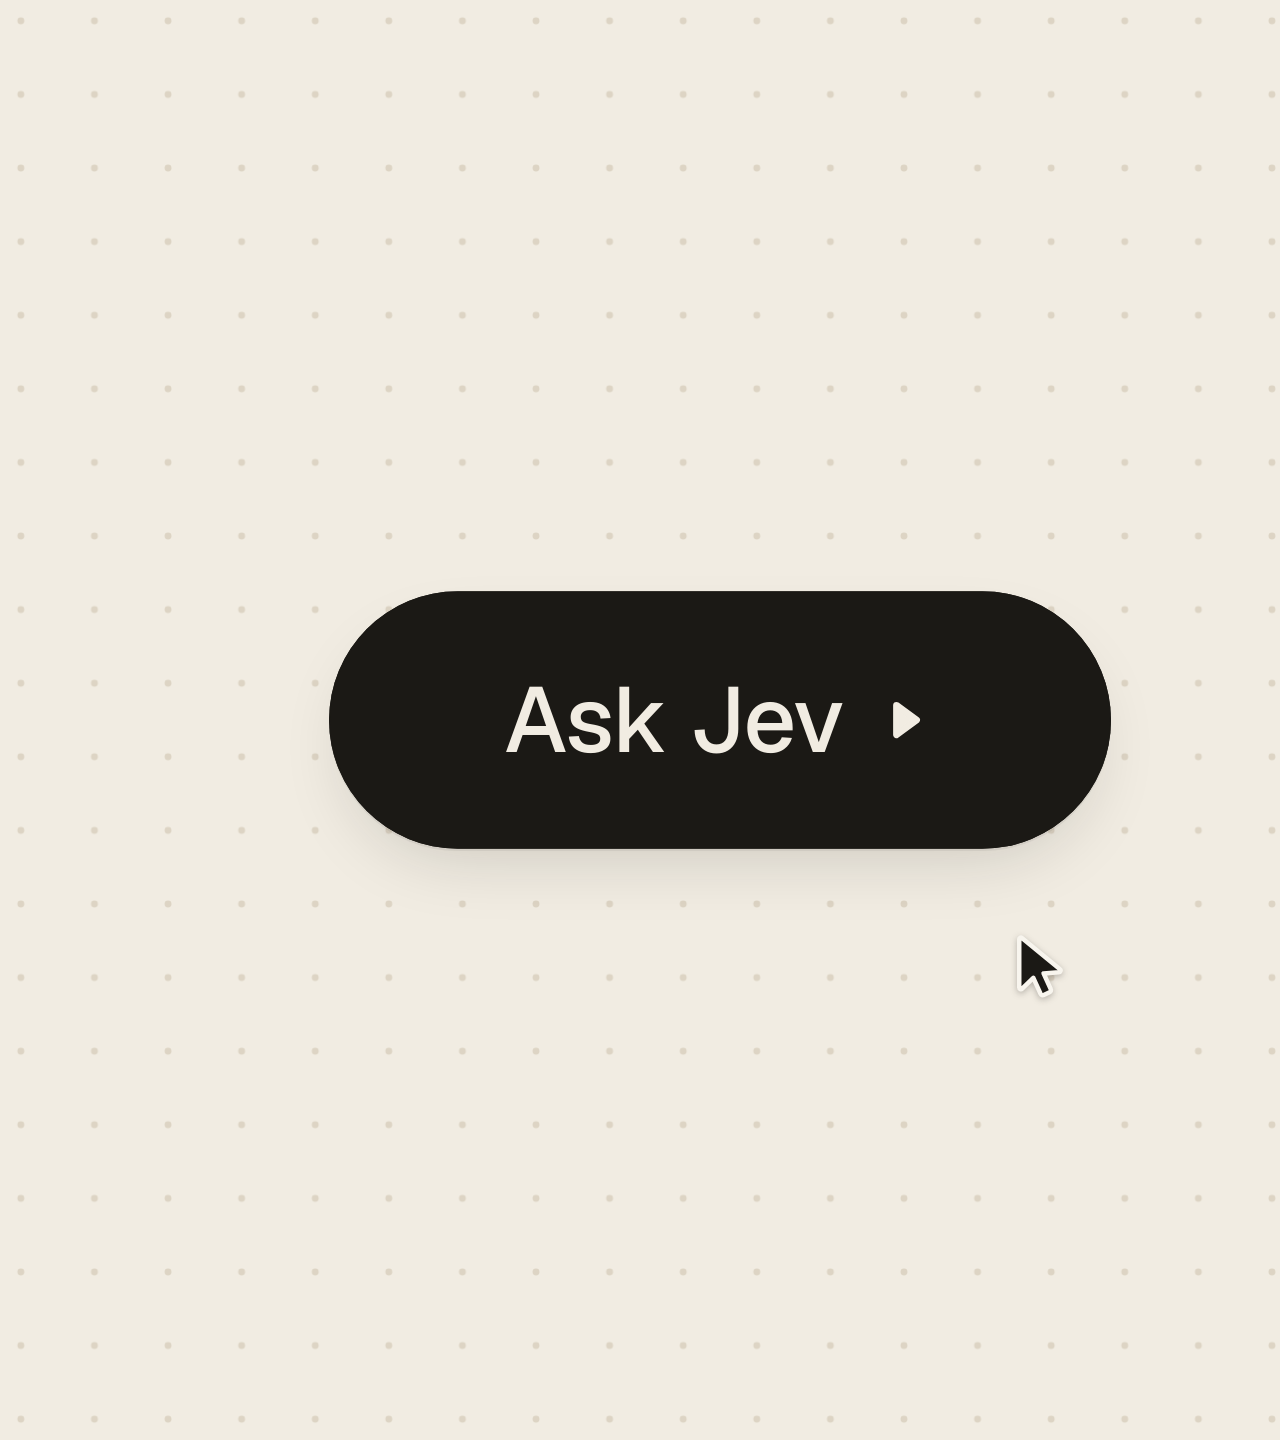
==== brag-output/variant-b-morph/index.html @ 8657a762 "WIP: Jev launch video variants A (brag) and B (morph) in progress Co-Authored-By: Claude Opus 5.5 <n" ====
<!doctype html>
<html lang="en">
<head>
<meta charset="utf-8">
<title>Jev morph</title>
<link rel="stylesheet" href="fonts/fonts.css">
<style>
:root{--ink:#1B1915;--ink2:#5B554A;--ink3:#948B7C;--parch:#F1ECE2;--paper:#F8F5EE;--sunk:#E7E0D2;--rule:#D6CCBA}
*{box-sizing:border-box;margin:0;padding:0}
html,body{width:1440px;height:1440px;overflow:hidden;background:var(--parch)}
body{-webkit-font-smoothing:antialiased;text-rendering:geometricPrecision}
#stage{position:absolute;left:0;top:0;width:1440px;height:1440px;overflow:hidden;background:var(--parch)}
#cam{position:absolute;left:0;top:0;width:0;height:0;transform-origin:0 0}
#grid{position:absolute;left:-1200px;top:-1200px}
#shape{position:absolute;left:0;top:0;overflow:hidden;transform-origin:50% 50%}
.a{position:absolute;left:0;top:0;white-space:nowrap;display:none}
.mono{font-family:"Space Mono",monospace}
.ui{font-family:"Geist",sans-serif}
.ic{fill:none;stroke:currentColor;stroke-width:2.5;stroke-linecap:round;stroke-linejoin:round;display:block}
.chip{font:700 20px/1 "Space Mono",monospace;padding:6px 10px 5px;border-radius:6px;background:var(--ink);color:var(--paper)}
.key{font:400 18px/1 "Space Mono",monospace;color:var(--ink2);background:var(--sunk);box-shadow:inset 0 0 0 1px var(--rule),0 2px 0 var(--rule);border-radius:7px;height:32px;min-width:32px;display:inline-flex;align-items:center;justify-content:center;padding:0 7px}
.key .ic{width:18px;height:18px}
.hint{font:500 20px/1 "Geist",sans-serif;color:var(--ink3)}
.row{font:400 28px/1 "Space Mono",monospace;color:var(--ink)}
.row.q{color:var(--ink2)}
.row b{font-weight:700;color:var(--hc,#1B1915)}
.rule{height:1px;background:var(--rule)}

#btn{display:flex;align-items:center;gap:12px;color:var(--parch);font:500 40px/1 "Geist",sans-serif;letter-spacing:-0.01em}
#btn .ic{width:28px;height:28px}
#load{width:64px;height:64px}
#isl{display:flex;align-items:center;gap:16px;color:var(--parch);font:400 30px/1 "Space Mono",monospace}
#dot{display:block;width:12px;height:12px;border-radius:6px;background:var(--parch)}
#isl2{color:var(--parch);font:700 30px/1 "Space Mono",monospace}
#isl2 span{font-weight:400;opacity:.6}
#pS{color:var(--ink2)} #pS .ic{width:30px;height:30px}
#ph{font:400 30px/1 "Geist",sans-serif;color:var(--ink3)}
#typed{font:400 30px/1 "Space Mono",monospace;color:var(--ink)}
#caret{width:3px;height:36px;background:var(--ink);border-radius:2px}
#pK{gap:2px}
#pK .ic{width:16px;height:16px}
#pfoot{display:flex;align-items:center;gap:8px}
#pfoot .hint{margin:0 18px 0 6px}
#pfootR{font:400 18px/1 "Space Mono",monospace;color:var(--ink3)}
#hl{border-radius:14px;width:728px;height:64px}
#uLabel{}
#tVal{font:700 60px/1 "Space Mono",monospace;letter-spacing:-0.02em}
#tP{font:500 22px/1 "Geist",sans-serif;color:var(--ink3)}
#tTrack{width:140px;height:76px;border-radius:38px}
#knob{border-radius:30px}
.tab{font:700 26px/1 "Space Mono",monospace;color:var(--ink2)}
#tabsO{position:absolute;left:0;top:0;display:none}
#tabsO .tab{color:var(--paper)}
#sHead,#cHead{display:flex;align-items:center;gap:14px;font:700 30px/1 "Space Mono",monospace;color:var(--ink)}
#sVal{font:700 44px/1 "Space Mono",monospace;color:var(--ink);letter-spacing:-0.02em}
#sVal span{font-weight:400;font-size:24px;color:var(--ink3);letter-spacing:0;margin-left:8px}
#sTrack{height:12px;border-radius:6px;background:var(--sunk)}
#sFill{height:12px;border-radius:6px;background:var(--ink)}
.tick{width:2.5px;height:10px;border-radius:2px;background:var(--ink3)}
.slab{font:400 22px/1 "Space Mono",monospace;color:var(--ink2)}
.slab b{color:var(--ink);font-weight:700;margin-right:8px}
#sKnob{width:44px;height:44px;border-radius:22px;background:var(--ink);box-shadow:0 1px 0 rgba(27,25,21,.1),0 6px 14px -6px rgba(27,25,21,.45)}
#sKnob i{position:absolute;left:16px;top:16px;width:12px;height:12px;border-radius:6px;background:var(--paper)}
.blab{font:400 24px/1 "Space Mono",monospace;color:var(--ink2)}
.btrk{width:230px;height:14px;border-radius:7px;background:var(--sunk)}
.bfil{height:14px;border-radius:7px;background:var(--ink3)}
.bnum{font:400 24px/1 "Space Mono",monospace;color:var(--ink2)}
.win .blab,.win .bnum{color:var(--ink);font-weight:700}
#tip{font:400 22px/1 "Space Mono",monospace;color:var(--paper);background:var(--ink);border-radius:12px;padding:12px 16px}
#tip b{font-weight:700}
#tip i{position:absolute;left:50%;bottom:-6px;width:14px;height:14px;margin-left:-7px;background:var(--ink);transform:rotate(45deg);border-radius:2px}
#tip span{opacity:.6}
#stat{display:flex;align-items:baseline;color:var(--parch);font:700 84px/1 "Space Mono",monospace;letter-spacing:-0.03em}
#stat span{font-weight:400;font-size:44px;opacity:.6;margin-left:14px;letter-spacing:0}
#statSub{font:500 22px/1 "Geist",sans-serif;color:var(--parch);opacity:.55;letter-spacing:.01em}
#toast{display:flex;align-items:center;gap:20px;font:400 30px/1 "Space Mono",monospace;color:var(--ink2)}
#toast .ck{display:flex;align-items:center;justify-content:center;width:56px;height:56px;border-radius:28px;background:var(--ink);color:var(--paper)}
#toast .ck .ic{width:30px;height:30px}
#toast b{color:var(--ink);font-weight:700}
#toast em{font-style:normal;color:var(--ink3)}
#wm{font:700 230px/1 "Space Mono",monospace;letter-spacing:-0.04em;color:var(--ink)}
#wmBy{font:500 44px/1 "Geist",sans-serif;color:var(--ink2);letter-spacing:-0.01em}
#wmBy b{font-weight:600;color:var(--ink)}
#wmMicro{font:400 20px/1 "Space Mono",monospace;color:var(--ink3)}
#wmChips{display:flex;gap:8px}
#url{font:400 30px/1 "Space Mono",monospace;color:var(--ink2)}
#url b{font-weight:700;color:var(--ink)}
#cursor{position:absolute;left:0;top:0;width:72px;height:72px;transform-origin:16.5px 9.6px;filter:drop-shadow(0 2px 3px rgba(27,25,21,.28))}
</style>
</head>
<body>
<div id="stage">
 <div id="cam">
  <svg id="grid" width="2400" height="2400" viewBox="-1200 -1200 2400 2400" aria-hidden="true">
   <defs><pattern id="dots" x="0" y="0" width="32" height="32" patternUnits="userSpaceOnUse"><circle cx="16" cy="16" r="1.5" fill="#D6CCBA"/></pattern></defs>
   <rect x="-1200" y="-1200" width="2400" height="2400" fill="url(#dots)" opacity=".75"/>
  </svg>
  <div id="shape">
   <!-- B1 / B24: button -->
   <div class="a" id="btn"><span>Ask Jev</span><svg class="ic" viewBox="0 0 24 24"><path d="M9 6.5l7.5 5.5L9 17.5z" fill="currentColor"/></svg></div>
   <!-- B2-B3: loader ring + check -->
   <svg class="a" id="load" viewBox="0 0 64 64">
    <circle id="arc" cx="32" cy="32" r="26" fill="none" stroke="#F1ECE2" stroke-width="6.67" stroke-linecap="round" transform="rotate(-90 32 32)"/>
    <path id="chk" d="M20.5 33l8 8L44 25" fill="none" stroke="#F1ECE2" stroke-width="6.67" stroke-linecap="round" stroke-linejoin="round" pathLength="1" stroke-dasharray="1 2"/>
   </svg>
   <!-- B4: island -->
   <div class="a" id="isl"><i id="dot"></i><span>jev-latest</span></div>
   <div class="a mono" id="isl2"><b id="islN">70</b><span> ms</span></div>
   <!-- B5-B8: palette -->
   <div class="a" id="pS"><svg class="ic" viewBox="0 0 24 24"><circle cx="10.5" cy="10.5" r="6.5"/><path d="M15.5 15.5L20 20"/></svg></div>
   <div class="a" id="ph">Ask a typed question…</div>
   <div class="a" id="typed"></div>
   <div class="a" id="caret"></div>
   <div class="a key" id="pK"><svg class="ic" viewBox="0 0 24 24"><path d="M15 6v12a3 3 0 1 0 3-3H6a3 3 0 1 0 3 3V6a3 3 0 1 0-3 3h12a3 3 0 1 0-3-3"/></svg>K</div>
   <div class="a rule" id="pDiv"></div>
   <div class="a" id="hl"></div>
   <div class="a row" id="r0">intent</div><div class="a chip" id="c0">Choice</div>
   <div class="a row" id="r2">frustration</div><div class="a chip" id="c2">Score</div>
   <div class="a row" id="r3">urgency</div><div class="a chip" id="c3">Score</div>
   <div class="a row" id="r4">route_urgent</div><div class="a chip" id="c4">Choice</div>
   <div class="a rule" id="pDiv2"></div>
   <div class="a" id="pfoot">
    <span class="key"><svg class="ic" viewBox="0 0 24 24"><path d="M12 19V5M6.5 10.5L12 5l5.5 5.5"/></svg></span>
    <span class="key"><svg class="ic" viewBox="0 0 24 24"><path d="M12 5v14M6.5 13.5L12 19l5.5-5.5"/></svg></span>
    <span class="hint">navigate</span>
    <span class="key" id="kEnter"><svg class="ic" viewBox="0 0 24 24"><path d="M19 5v7a3 3 0 0 1-3 3H6M10 11l-4 4 4 4"/></svg></span>
    <span class="hint">select</span>
   </div>
   <div class="a" id="pfootR">jev-latest</div>
   <!-- B9: toggle card (is_urgent travels from the palette row) -->
   <div class="a" id="tTrack"></div>
   <div class="a" id="tVal">_.__</div>
   <div class="a" id="tP">p(true)</div>
   <!-- B10-B16: tabs (base labels / knob-indicator / clipped overlay) -->
   <div class="a tab" id="tb0">Choice</div><div class="a tab" id="tb1">Score</div><div class="a tab" id="tb2">Noul</div>
   <div class="a rule" id="tabRule"></div>
   <!-- B12-B15: slider -->
   <div class="a" id="sHead"><span>frustration</span><span class="chip">Score</span></div>
   <div class="a" id="sVal"><b id="sValN">0.0</b><span>/ 2</span></div>
   <div class="a" id="sTrack"></div>
   <div class="a" id="sFill"></div>
   <div class="a tick" id="sk0"></div><div class="a tick" id="sk1"></div><div class="a tick" id="sk2"></div>
   <div class="a slab" id="sl0"><b>0</b>calm</div><div class="a slab" id="sl1"><b>1</b>civil</div><div class="a slab" id="sl2"><b>2</b>angry</div>
   <!-- B17-B18: bar chart -->
   <div class="a" id="cHead"><span>intent</span><span class="chip">Choice</span></div>
   <div class="a blab" id="bl0">refund</div><div class="a btrk" id="bt0"></div><div class="a bfil" id="bf0"></div><div class="a bnum" id="bn0">0.94</div>
   <div class="a blab" id="bl1">technical_help</div><div class="a btrk" id="bt1"></div><div class="a bfil" id="bf1"></div><div class="a bnum" id="bn1">0.03</div>
   <div class="a blab" id="bl2">information</div><div class="a btrk" id="bt2"></div><div class="a bfil" id="bf2"></div><div class="a bnum" id="bn2">0.02</div>
   <div class="a blab" id="bl3">other</div><div class="a btrk" id="bt3"></div><div class="a bfil" id="bf3"></div><div class="a bnum" id="bn3">0.01</div>
   <div class="a" id="tip"><b>p 0.94</b><span> · </span>conf 0.91<i></i></div>
   <!-- B19: stat pill -->
   <div class="a" id="stat"><b id="statN">70–500</b><span>ms</span></div>
   <div class="a" id="statSub">end-to-end</div>
   <!-- B20-B22: toast (travels into the wordmark card footer) -->
   <div class="a" id="toast"><i class="ck"><svg class="ic" viewBox="0 0 24 24"><path d="M5 12.5l4.5 4.5L19 7.5"/></svg></i><span><b>$0.042</b> / 1M input <em>·</em> <b>output free</b></span></div>
   <!-- B21-B23: wordmark card -->
   <div class="a" id="wm">Jev</div>
   <div class="a" id="wmBy">by <b>TypeSafe</b></div>
   <div class="a" id="wmMicro">System One model</div>
   <div class="a" id="wmChips"><span class="chip">Choice</span><span class="chip">Score</span><span class="chip">Noul</span></div>
   <div class="a rule" id="wmRule"></div>
   <div class="a" id="url"><b>typesafe.ai</b> · early access</div>
   <!-- shared elements that live across states (drawn last = on top) -->
   <div class="a row" id="uLabel">is_urgent</div><div class="a chip" id="uChip">Noul</div>
   <div class="a" id="knob"></div>
   <div id="tabsO"><div class="a tab" id="to0">Choice</div><div class="a tab" id="to1">Score</div><div class="a tab" id="to2">Noul</div></div>
   <div class="a" id="sKnob"><i></i></div>
  </div>
 </div>
 <svg id="cursor" viewBox="0 0 24 24" aria-hidden="true"><path d="M5.5 3.2v16.1c0 .5.6.8 1 .4l3.7-3.6 2.4 5.3c.2.4.7.6 1.1.4l1.9-.9c.4-.2.6-.7.4-1.1l-2.4-5.2 5.1-.4c.5 0 .8-.7.4-1L6.4 2.8c-.4-.3-.9 0-.9.4z" fill="#1B1915" stroke="#F8F5EE" stroke-width="1.5" stroke-linejoin="round"/></svg>
</div>
<script>
// ---------------------------------------------------------------- time grid
const T = 12.008, BP = 0.50033;
const b = [0]; for (let n = 1; n <= 24; n++) b[n] = (n - 1) * BP;
const K1 = b[6], K2 = b[6] + BP / 4, K3 = b[6] + BP / 2;   // "u" "r" "g" on 16ths
const REL = 0.58;           // pill press release -> contract
const COLL = b[8] + 0.06;   // palette collapse after Enter

// ---------------------------------------------------------------- springs
function S(dt, w, z) {
  if (dt <= 0) return 0;
  if (z >= 1) { const e = Math.exp(-w * dt); return 1 - e * (1 + w * dt); }
  const wd = w * Math.sqrt(1 - z * z), e = Math.exp(-z * w * dt);
  return 1 - e * (Math.cos(wd * dt) + (z * w / wd) * Math.sin(wd * dt));
}
// settle cut-off: once the envelope * amplitude is below tol the spring IS at rest (keeps loop frames identical)
function Se(dt, w, z, amp, tol) {
  if (dt <= 0) return 0;
  const env = z >= 1 ? Math.exp(-w * dt) * (1 + w * dt) : Math.exp(-z * w * dt) * (1 + z / Math.sqrt(1 - z * z));
  if (env * Math.abs(amp) < tol) return 1;
  return S(dt, w, z);
}
// value = v0 + sum of one spring per target change. periodic: events of the previous loop still ring in.
function trk(t, tr) {
  const W = tr.w || 18, Z = tr.z || 0.95, tol = tr.tol || 0.004;
  let prev = tr.v0, out = tr.v0;
  for (const e of tr.ev) {
    const d = e[1] - prev; prev = e[1]; if (!d) continue;
    const w = e[2] || W, z = e[3] || Z;
    out += d * Se(t - e[0], w, z, d, tol);
    if (tr.per) out += d * Se(t - e[0] + T, w, z, d, tol);
  }
  return out;
}
const P = (v0, ev, o = {}) => Object.assign({ v0, ev, per: true }, o);
const NP = (v0, ev, o = {}) => Object.assign({ v0, ev, per: false }, o);

// ---------------------------------------------------------------- shape (the one element)
const SW = P(340, [[REL, 112, 26, .92], [b[4], 600, 20, .92], [b[5], 780], [COLL, 620], [b[10], 656], [b[19], 600], [b[20], 740], [b[21], 760], [b[24], 340, 22, .95]]);
const SH = P(112, [[b[5], 588], [K1, 512, 26, .95], [K2, 436, 26, .95], [COLL, 230], [b[10], 104], [b[12], 340], [b[17], 440], [b[19], 190], [b[20], 124], [b[21], 640], [b[24], 112, 22, .95]]);
const SR = P(56, [[b[5], 28], [COLL, 36], [b[10], 52], [b[19], 95], [b[20], 62], [b[21], 44], [b[24], 56, 22, .95]]);
const SINK = P(1, [[b[5], 0], [b[19], 1], [b[20], 0], [b[24], 1]], { w: 26, z: 1, tol: 1e-4 });
const SSC = P(1, [[b[2], .96, 32, .9], [REL, 1, 30, .9]], { tol: 1e-5 });
// camera
const CAM_S = P(2.3, [[b[4], 1.65], [b[5], 1.22], [COLL, 1.55], [b[10], 1.5], [b[13], 1.6, 10, 1], [b[16], 1.5, 12, 1], [b[19], 1.6], [b[20], 1.3], [b[24], 2.3, 22, 1]], { w: 15, z: 1, tol: 2e-6 });
const CAM_X = P(0, [[b[13], 70, 10, 1], [b[16], 0, 12, 1]], { tol: 0.002 });
// cursor (world coords); [t, x, y, omega, zeta]
const CUR = [
  [0.02, 36, 16, 13], [0.64, 118, 104, 12], [1.9, 430, 240, 11], [2.76, -40, -44, 15], [b[8] + 0.02, 176, 6, 15],
  [4.58, 10, 10, 15], [5.60, -246, 70, 15], [b[13] + 0.01, 380, 78, 6.5, 1], [7.10, -206, -112, 15], [8.10, 96, 6, 14],
  [9.08, 400, 250, 12], [9.98, 450, 330, 12], [b[23], 230, 168, 10], [b[24], 130, 95, 24],
];
const CUR_X = P(130, CUR.map(e => [e[0], e[1], e[3], e[4] || 1]), { tol: 0.002 });
const CUR_Y = P(95, CUR.map(e => [e[0], e[2], e[3] * 0.86, e[4] || 1]), { tol: 0.002 });  // y a touch lazier -> curved paths
const PRESS = P(0, [[b[2], 1], [REL, 0], [b[9], 1], [b[9] + .08, 0], [b[11], 1], [b[11] + .08, 0], [b[13], 1], [b[15], 0], [b[16], 1], [b[16] + .08, 0]], { w: 40, z: 1, tol: 1e-4 });

// ---------------------------------------------------------------- component springs
const LOADLEN = NP(0, [[0.64, 48, 18, 1], [b[3], 163.4, 24, 1]]);
const CHK = NP(1, [[b[3] + 0.04, 0, 22, 1]], { tol: 1e-4 });
const ROWV = [NP(0, []), NP(1, [[K1, 0, 28, .9]]), NP(2, [[K1, 1, 28, .9]]), NP(3, [[K1, 2, 28, .9], [K2, 1, 28, .9]]), NP(4, [[K1, 3, 28, .9], [K2, 2, 28, .9]])];
const SEL = NP(0, [[b[7], 1, 30, 1], [COLL, 0, 30, 1]], { tol: 1e-4 });
const ENT = NP(0, [[b[8], 1, 45, 1], [b[8] + 0.09, 0, 40, 1]], { tol: 1e-4 });
const M1 = NP(0, [[COLL, 1, 18, .95]], { tol: 1e-4 });       // palette row -> toggle card
const TON = NP(0, [[b[9], 1, 30, 1]], { tol: 1e-4 });
// knob / tab indicator: left & right edges ride different springs (leading edge snappier)
const KL = NP(130, [[b[9], 194, 17, .95], [b[10], 112, 20, .95], [b[11], -100, 30, .9], [b[16], -312, 30, .9]]);
const KR = NP(190, [[b[9], 254, 32, .9], [b[10], 312, 20, .95], [b[11], 100, 16, .95], [b[16], -112, 16, .95]]);
const KT = NP(85, [[b[10], 16, 20, .95]]);
const KB = NP(145, [[b[10], 88, 20, .95]]);
const KRAD = NP(30, [[b[10], 36, 20, .95]]);
const KINK = NP(0, [[b[10], 1, 28, 1]], { tol: 1e-4 });
const TPR = [NP(0, [[b[16], 1, 40, 1], [b[16] + .08, 0, 40, 1]], { tol: 1e-4 }), NP(0, [[b[11], 1, 40, 1], [b[11] + .08, 0, 40, 1]], { tol: 1e-4 }), NP(0, [])];
const GRAB = NP(0, [[b[13], 1, 30, .9], [b[15], 0, 30, .9]], { tol: 1e-4 });
const M2 = NP(0, [[b[21], 1, 18, .95]], { tol: 1e-4 });       // toast -> wordmark footer

// ---------------------------------------------------------------- helpers
const $ = id => document.getElementById(id);
const cl = (x, a = 0, c = 1) => x < a ? a : x > c ? c : x;
const eo = x => 1 - Math.pow(1 - x, 3);
const lerp = (a, c, p) => a + (c - a) * p;
const f2 = v => Math.round(v * 100) / 100, f4 = v => Math.round(v * 1e4) / 1e4, f6 = v => Math.round(v * 1e6) / 1e6;
const C = { ink: [27, 25, 21], ink2: [91, 85, 74], ink3: [148, 139, 124], parch: [241, 236, 226], paper: [248, 245, 238], sunk: [231, 224, 210], rule: [214, 204, 186] };
const mix = (a, c, p) => `rgb(${Math.round(lerp(a[0], c[0], p))},${Math.round(lerp(a[1], c[1], p))},${Math.round(lerp(a[2], c[2], p))})`;
function ss(el, k, v) { const c = el.__c || (el.__c = {}); if (c[k] !== v) { c[k] = v; el.style[k] = v; } }
function place(el, X, Y, ax = .5, ay = .5, s = 1, sx = 1) {
  ss(el, 'transformOrigin', `${ax * 100}% ${ay * 100}%`);
  ss(el, 'transform', `translate(${f2(X)}px,${f2(Y)}px) translate(${-ax * 100}%,${-ay * 100}%) scale(${f4(s * sx)},${f4(s)})`);
}
// content enter (~120 ms) / exit (~80 ms) windows with blur; window may wrap the loop (tout > T)
function win(t, tin, tout, dIn = .12, dOut = .08) {
  let best = { o: 0, b: 8, k: 0, q: 1 };
  for (const tt of [t, t + T]) {
    if (tt < tin) continue;
    const k = eo(cl((tt - tin) / dIn)), q = tout == null ? 0 : cl((tt - tout) / dOut);
    const o = k * (1 - q);
    if (o > best.o) best = { o, b: 8 * (1 - k) + 8 * q, k, q };
  }
  return best;
}
let CS = 1;
function fx(el, w, blur = true) {
  const on = w.o > 0.002;
  ss(el, 'display', on ? (el.__disp || 'block') : 'none');
  if (!on) return false;
  ss(el, 'opacity', f4(w.o) + '');
  const bl = blur ? w.b / CS : 0;
  ss(el, 'filter', bl > 0.05 ? `blur(${f2(bl)}px)` : 'none');
  return true;
}
const G = '{}[]<>/_=:01#';
function hsh(a) { a = (a ^ 61) ^ (a >>> 16); a = a + (a << 3); a ^= a >>> 4; a = Math.imul(a, 0x27d4eb2d); a ^= a >>> 15; return a >>> 0; }
function scr(txt, t0, t, lead = .06, per = .018) {
  let out = ''; const fr = Math.floor(Math.max(0, t - t0) * 30);
  for (let i = 0; i < txt.length; i++) {
    const c = txt[i];
    if (c === ' ' || t >= t0 + lead + i * per) { out += c; continue; }
    out += G[hsh(i * 131 + fr * 7 + txt.length * 13) % G.length];
  }
  return out;
}
function txt(el, s) { if (el.__t !== s) { el.__t = s; el.textContent = s; } }
function html(el, s) { if (el.__h !== s) { el.__h = s; el.innerHTML = s; } }

const E = {}; let MW = {};
function init() {
  document.querySelectorAll('[id]').forEach(el => E[el.id] = el);
  for (const id of ['btn', 'isl', 'pfoot', 'sHead', 'cHead', 'stat', 'toast', 'wmChips', 'sVal']) E[id].__disp = 'flex';
  for (const id of ['pK', 'kEnter']) E[id].__disp = 'inline-flex';
  E.tabsO.__disp = 'block';
  // measure layout widths once (fonts are loaded)
  const show = el => { el.style.display = el.__disp || 'block'; const w = el.offsetWidth; el.style.display = 'none'; return w; };
  MW.uLabel = show(E.uLabel); MW.uChip = show(E.uChip); MW.tVal = show(E.tVal);
  MW.typed1 = 30 * 0.612;
  for (const tr of [SW, SH, SR, SINK, SSC, CAM_S, CAM_X, CUR_X, CUR_Y, PRESS]) {
    const last = tr.ev.length ? tr.ev[tr.ev.length - 1][1] : tr.v0;
    if (Math.abs(last - tr.v0) > 1e-9) console.warn('non-looping track', tr);
  }
}

// slider: direct manipulation while held, spring back from wherever it was on release
const SX0 = -250, SX1 = 250, SREST = 150;   // 1.6 on 0..2
function rub(xr) { if (xr <= SX1) return { x: Math.max(SX0, xr), st: 0 }; const o = xr - SX1, r = 72 * (1 - Math.exp(-o / 110)); return { x: SX1 + r, st: r }; }
function slider(t) {
  if (t < b[13]) return { x: SX0, st: 0 };
  const cx0 = trk(b[13], CUR_X);
  const raw = tt => SX0 + (trk(tt, CUR_X) - cx0);
  if (t < b[15]) return rub(raw(t));
  const r = rub(raw(b[15]));
  return { x: r.x + (SREST - r.x) * S(t - b[15], 17, .82), st: r.st * (1 - S(t - b[15], 24, .8)) };
}

// ---------------------------------------------------------------- the frame
function seek(tIn) {
  const t = ((tIn % T) + T) % T;
  const cs = trk(t, CAM_S), cx = trk(t, CAM_X); CS = cs;
  ss(E.cam, 'transform', `translate(${f2(720 - cx * cs)}px,720px) scale(${f6(cs)})`);
  const W = trk(t, SW), H = trk(t, SH), R = trk(t, SR), ink = cl(trk(t, SINK)), sc = trk(t, SSC);
  const sh = E.shape;
  ss(sh, 'width', f2(W) + 'px'); ss(sh, 'height', f2(H) + 'px');
  ss(sh, 'transform', `translate(${f2(-W / 2)}px,${f2(-H / 2)}px) scale(${f4(sc)})`);
  ss(sh, 'borderRadius', f2(Math.min(R, W / 2, H / 2)) + 'px');
  ss(sh, 'backgroundColor', mix(C.paper, C.ink, ink));
  ss(sh, 'boxShadow', `inset 0 0 0 ${f2(1.3 / cs)}px ${mix(C.rule, C.ink, ink)}, 0 1px 0 rgba(27,25,21,.06), 0 12px 32px -12px rgba(27,25,21,.2)`);
  const X = x => W / 2 + x, Y = y => H / 2 + y;   // centre-relative -> local; plain numbers are top-relative
  let w;

  // --- button
  w = win(t, 11.60, REL + T);
  if (fx(E.btn, w)) place(E.btn, X(0), Y(0) + (1 - w.k) * 10, .5, .5, .97 + .03 * w.k);

  // --- loader -> check
  w = win(t, 0.64, b[4], .1);
  if (fx(E.load, w, false)) {
    place(E.load, X(0), Y(0), .5, .5, .9 + .1 * w.k);
    const len = trk(t, LOADLEN);
    ss(E.arc, 'strokeDasharray', `${f2(len)} 400`);
    ss(E.arc, 'transform', `rotate(${f2(-90 + (t - 0.64) * 560)}deg)`); E.arc.style.transformOrigin = '32px 32px';
    ss(E.chk, 'strokeDashoffset', f4(trk(t, CHK)) + '');
    ss(E.load, 'filter', w.q > 0 ? `blur(${f2(8 * w.q / cs)}px)` : 'none');
  }

  // --- island
  w = win(t, 1.60, b[5]);
  if (fx(E.isl, w)) { place(E.isl, X(-268), Y(0) + (1 - w.k) * 8, 0, .5); ss(E.dot, 'opacity', f4(.45 + .55 * (.5 + .5 * Math.cos(2 * Math.PI * (t - 1.5) / BP))) + ''); }
  if (fx(E.isl2, w)) { place(E.isl2, X(268), Y(0) + (1 - w.k) * 8, 1, .5); txt(E.islN, scr('70', 1.62, t, .08, .03)); }

  // --- palette
  const wp = win(t, 2.09, COLL);
  if (fx(E.pS, wp)) place(E.pS, X(-350), 60 + (1 - wp.k) * 8);
  w = win(t, 2.12, K1, .12, .001);
  if (fx(E.ph, w)) place(E.ph, X(-318), 60 + (1 - w.k) * 8, 0, .5);
  const nT = t >= K3 ? 3 : t >= K2 ? 2 : t >= K1 ? 1 : 0, q = 'urg'.slice(0, nT);
  if (fx(E.typed, wp) && nT) { txt(E.typed, q); place(E.typed, X(-318), 60 + (1 - wp.k) * 8, 0, .5); }
  const lastKey = nT === 3 ? K3 : nT === 2 ? K2 : nT === 1 ? K1 : 2.12;
  const blink = ((t - lastKey) % 1.0) < 0.55 ? 1 : 0;
  if (fx(E.caret, { ...wp, o: wp.o * blink })) place(E.caret, X(-318) + nT * MW.typed1 + 3, 60 + (1 - wp.k) * 8, 0, .5);
  if (fx(E.pK, wp)) place(E.pK, X(354), 60 + (1 - wp.k) * 8, 1, .5);
  if (fx(E.pDiv, wp, false)) { ss(E.pDiv, 'width', f2(W) + 'px'); place(E.pDiv, 0, 120, 0, .5); }
  if (fx(E.pDiv2, wp, false)) { ss(E.pDiv2, 'width', f2(W) + 'px'); place(E.pDiv2, 0, H - 64, 0, .5); }
  if (fx(E.pfoot, wp)) place(E.pfoot, X(-354), H - 32, 0, .5);
  if (fx(E.pfootR, wp)) place(E.pfootR, X(354), H - 32, 1, .5);
  const ent = trk(t, ENT);
  ss(E.kEnter, 'transform', `translateY(${f2(2 * ent)}px)`);
  ss(E.kEnter, 'boxShadow', `inset 0 0 0 1px #D6CCBA, 0 ${f2(2 - 2 * ent)}px 0 #D6CCBA`);
  ss(E.kEnter, 'backgroundColor', mix(C.sunk, C.rule, ent));
  const rowY = i => 170 + 76 * trk(t, ROWV[i]);
  const rowOut = [K1, COLL, K2, COLL, COLL];
  const matchHTML = (name) => q ? name.replace(q, `<b>${q}</b>`) : name;
  for (const i of [0, 2, 3, 4]) {
    w = win(t, 2.13 + i * 0.03, rowOut[i]);
    const r = E['r' + i], c = E['c' + i];
    const s = .97 + .03 * w.k - (w.q * .04);
    if (fx(r, w)) { html(r, matchHTML(r.textContent)); r.classList.toggle('q', !!q); place(r, X(-340), rowY(i) + (1 - w.k) * 10, 0, .5, s); }
    if (fx(c, w)) place(c, X(340), rowY(i) + (1 - w.k) * 10, 1, .5, s);
  }
  const sel = cl(trk(t, SEL));
  w = win(t, K1, COLL, .06, .08);
  if (fx(E.hl, w, false)) { ss(E.hl, 'backgroundColor', mix(C.sunk, C.ink, sel)); place(E.hl, X(0), rowY(1)); }

  // --- is_urgent label + chip travel: palette row -> toggle card header
  const m1 = trk(t, M1);
  w = win(t, 2.16, b[10]);
  if (fx(E.uLabel, w)) {
    const big = t >= COLL + 0.04;
    html(E.uLabel, big ? '<b>is_urgent</b>' : matchHTML('is_urgent'));
    E.uLabel.classList.toggle('q', !!q && !big);
    ss(E.uLabel, 'color', mix(C.ink2, C.paper, sel));
    E.uLabel.style.setProperty('--hc', mix(C.ink, C.paper, sel));
    const y = lerp(rowY(1), 75, m1);
    place(E.uLabel, lerp(X(-340), X(-262), m1), y + (1 - w.k) * 10, 0, .5, lerp(1, 36 / 28, m1) * (.97 + .03 * w.k));
  }
  if (fx(E.uChip, w)) {
    ss(E.uChip, 'backgroundColor', mix(C.ink, C.paper, sel));
    ss(E.uChip, 'color', mix(C.paper, C.ink, sel));
    const y = lerp(rowY(1), 75, m1);
    place(E.uChip, lerp(X(340) - MW.uChip, X(-262) + MW.uLabel * 36 / 28 + 18, m1), y + (1 - w.k) * 10, 0, .5, lerp(1, 1.1, m1) * (.97 + .03 * w.k));
  }

  // --- toggle card
  const wt = win(t, 3.68, b[10]);
  const ton = cl(trk(t, TON));
  if (fx(E.tTrack, wt)) { ss(E.tTrack, 'backgroundColor', mix(C.sunk, C.ink, ton)); ss(E.tTrack, 'boxShadow', `inset 0 0 0 ${f2(1.3 / cs)}px ${mix(C.rule, C.ink, ton)}`); place(E.tTrack, X(192), 115); }
  if (fx(E.tVal, wt)) {
    if (t < b[9]) { txt(E.tVal, '_.__'); ss(E.tVal, 'color', '#948B7C'); } else { txt(E.tVal, scr('0.97', b[9], t, .07, .025)); ss(E.tVal, 'color', '#1B1915'); }
    place(E.tVal, X(-262), 155 + (1 - wt.k) * 10, 0, .5);
  }
  if (fx(E.tP, wt)) place(E.tP, X(-262) + MW.tVal + 16, 165 + (1 - wt.k) * 10, 0, .5);

  // --- tabs base labels
  const wtab = win(t, 4.6, b[19]);
  const TX = [-212, 0, 212];
  for (let i = 0; i < 3; i++) if (fx(E['tb' + i], wtab)) place(E['tb' + i], X(TX[i]), 52 + (1 - wtab.k) * 8, .5, .5, 1 - .06 * trk(t, TPR[i]));
  w = win(t, 5.6, b[19]);
  if (fx(E.tabRule, w, false)) { ss(E.tabRule, 'width', f2(W) + 'px'); place(E.tabRule, 0, 104, 0, .5); }

  // --- slider
  const wsl = win(t, 5.6, b[17]);
  const sl = slider(t), grab = trk(t, GRAB);
  if (fx(E.sHead, wsl)) place(E.sHead, X(-270), 162 + (1 - wsl.k) * 10, 0, .5);
  if (fx(E.sVal, wsl)) { txt(E.sValN, (cl((sl.x - SX0) / (SX1 - SX0)) * 2).toFixed(1)); place(E.sVal, X(270), 162 + (1 - wsl.k) * 10, 1, .5); }
  if (fx(E.sTrack, wsl)) { ss(E.sTrack, 'width', f2(524 + sl.st) + 'px'); ss(E.sTrack, 'height', f2(12 - sl.st * .035) + 'px'); place(E.sTrack, X(-262), 236 + (1 - wsl.k) * 10, 0, .5); }
  if (fx(E.sFill, wsl)) { ss(E.sFill, 'width', f2(Math.max(12, sl.x + 262 + 6)) + 'px'); ss(E.sFill, 'height', f2(12 - sl.st * .035) + 'px'); place(E.sFill, X(-262), 236 + (1 - wsl.k) * 10, 0, .5); }
  for (let i = 0; i < 3; i++) {
    if (fx(E['sk' + i], wsl)) place(E['sk' + i], X(SX0 + 250 * i), 260 + (1 - wsl.k) * 10);
    if (fx(E['sl' + i], wsl)) place(E['sl' + i], X(SX0 + 250 * i), 294 + (1 - wsl.k) * 10);
  }
  if (fx(E.sKnob, wsl)) place(E.sKnob, X(sl.x), 236 + (1 - wsl.k) * 10, .5, .5, (1 + .14 * grab) * (.9 + .1 * wsl.k), 1 + sl.st / 240);

  // --- chart
  const wc = win(t, 8.08, b[19]);
  if (fx(E.cHead, wc)) place(E.cHead, X(-270), 162 + (1 - wc.k) * 10, 0, .5);
  const PV = [0.94, 0.03, 0.02, 0.01], PS = ['0.94', '0.03', '0.02', '0.01'];
  for (let i = 0; i < 4; i++) {
    const t0 = b[17] + 0.07 + i * 0.05, y = 222 + 56 * i + (1 - wc.k) * 10;
    E['bl' + i].classList.toggle('win', i === 0);
    if (fx(E['bl' + i], wc)) { ss(E['bl' + i], 'color', i === 0 ? '#1B1915' : '#5B554A'); ss(E['bl' + i], 'fontWeight', i === 0 ? '700' : '400'); place(E['bl' + i], X(-270), y, 0, .5); }
    if (fx(E['bt' + i], wc)) place(E['bt' + i], X(-40), y, 0, .5);
    const fw = Math.max(0, PV[i] * 230 * S(t - t0, 17, .95));
    if (fx(E['bf' + i], { ...wc, o: wc.o * cl(fw / 3) })) { ss(E['bf' + i], 'width', f2(Math.max(14, fw)) + 'px'); ss(E['bf' + i], 'backgroundColor', i === 0 ? '#1B1915' : '#948B7C'); place(E['bf' + i], X(-40), y, 0, .5); }
    if (fx(E['bn' + i], wc)) { txt(E['bn' + i], t < t0 ? '    ' : scr(PS[i], t0, t, .06, .02)); ss(E['bn' + i], 'color', i === 0 ? '#1B1915' : '#5B554A'); ss(E['bn' + i], 'fontWeight', i === 0 ? '700' : '400'); place(E['bn' + i], X(270), y, 1, .5); }
  }
  w = win(t, b[18], b[19], .1, .08);
  if (fx(E.tip, w)) place(E.tip, X(128), 185 + (1 - w.k) * 6, .5, 1, .9 + .1 * w.k);

  // --- knob -> liquid tab indicator (drawn above base tab labels)
  const wk = win(t, 3.68, b[19]);
  if (fx(E.knob, wk)) {
    const L = trk(t, KL), Rr = trk(t, KR), Tt = trk(t, KT), Bb = trk(t, KB), kin = cl(trk(t, KINK));
    ss(E.knob, 'width', f2(Rr - L) + 'px'); ss(E.knob, 'height', f2(Bb - Tt) + 'px');
    ss(E.knob, 'borderRadius', f2(trk(t, KRAD)) + 'px');
    ss(E.knob, 'backgroundColor', mix(C.paper, C.ink, kin));
    ss(E.knob, 'boxShadow', `0 1px 0 rgba(27,25,21,${f4(.08 * (1 - kin))}), 0 4px 10px -3px rgba(27,25,21,${f4(.35 * (1 - kin))})`);
    ss(E.knob, 'transformOrigin', '0 0');
    ss(E.knob, 'transform', `translate(${f2(X(L))}px,${f2(Tt + (1 - wk.k) * 10)}px)`);
    // clipped paper labels ride exactly inside the indicator
    if (fx(E.tabsO, wtab, true)) {
      ss(E.tabsO, 'width', f2(W) + 'px'); ss(E.tabsO, 'height', f2(H) + 'px');
      ss(E.tabsO, 'clipPath', `inset(${f2(Tt)}px ${f2(W - X(Rr))}px ${f2(H - Bb)}px ${f2(X(L))}px round ${f2(trk(t, KRAD))}px)`);
      for (let i = 0; i < 3; i++) { ss(E['to' + i], 'display', 'block'); place(E['to' + i], X(TX[i]), 52 + (1 - wtab.k) * 8, .5, .5, 1 - .06 * trk(t, TPR[i])); }
    }
  } else ss(E.tabsO, 'display', 'none');

  // --- stat pill
  w = win(t, 9.1, b[20]);
  if (fx(E.stat, w)) { txt(E.statN, scr('70–500', 9.1, t, .06, .02)); place(E.stat, X(0), Y(-16) + (1 - w.k) * 10); }
  w = win(t, 9.18, b[20]);
  if (fx(E.statSub, w)) place(E.statSub, X(0), Y(52) + (1 - w.k) * 10);

  // --- toast -> wordmark footer
  const m2 = trk(t, M2);
  w = win(t, 9.6, b[23]);
  if (fx(E.toast, w)) place(E.toast, X(0), Y(lerp(0, 250, m2)) + (1 - w.k) * 10);

  // --- wordmark
  w = win(t, b[21] + 0.02, b[24], .1);
  if (fx(E.wm, w)) { txt(E.wm, scr('Jev', b[21] + 0.02, t, .16, .018)); place(E.wm, X(0), Y(-70) + (1 - w.k) * 14); }
  w = win(t, b[22], b[24], .16);
  if (fx(E.wmBy, w)) place(E.wmBy, X(0), Y(72) + (1 - w.k) * 18);
  w = win(t, b[22] + 0.03, b[24]);
  if (fx(E.wmMicro, w)) { txt(E.wmMicro, scr('System One model', b[22] + 0.03, t, .04, .012)); place(E.wmMicro, X(-332), Y(-262) + (1 - w.k) * 8, 0, .5); }
  w = win(t, b[22] + 0.07, b[24]);
  if (fx(E.wmChips, w)) place(E.wmChips, X(332), Y(-262) + (1 - w.k) * 8, 1, .5);
  w = win(t, b[21] + 0.1, b[24]);
  if (fx(E.wmRule, w, false)) { ss(E.wmRule, 'width', '664px'); place(E.wmRule, X(0), Y(172)); }
  w = win(t, b[23] + 0.02, b[24] + 0.03);
  if (fx(E.url, w)) place(E.url, X(0), Y(250) + (1 - w.k) * 10);

  // --- cursor (screen space, fixed size; world position projected through the camera)
  const wx = trk(t, CUR_X), wy = trk(t, CUR_Y), pr = trk(t, PRESS);
  const sx = 720 + (wx - cx) * cs, sy = 720 + wy * cs;
  ss(E.cursor, 'transform', `translate(${f2(sx - 16.5)}px,${f2(sy - 9.6)}px) scale(${f4(1 - .12 * pr)})`);
  return t;
}
window.seek = seek;
window.T = T; window.BEATS = b;
window.ready = document.fonts.ready.then(() => { init(); seek(0); return true; });
</script>
</body>
</html>
---- brag-output/variant-b-morph/fonts/fonts.css ----
@font-face { font-family: "Geist"; src: url("Geist-Variable.woff2") format("woff2"); font-weight: 100 900; font-display: block; }
@font-face { font-family: "Space Mono"; src: url("SpaceMono-400.woff2") format("woff2"); font-weight: 400; font-display: block; }
@font-face { font-family: "Space Mono"; src: url("SpaceMono-700.woff2") format("woff2"); font-weight: 700; font-display: block; }
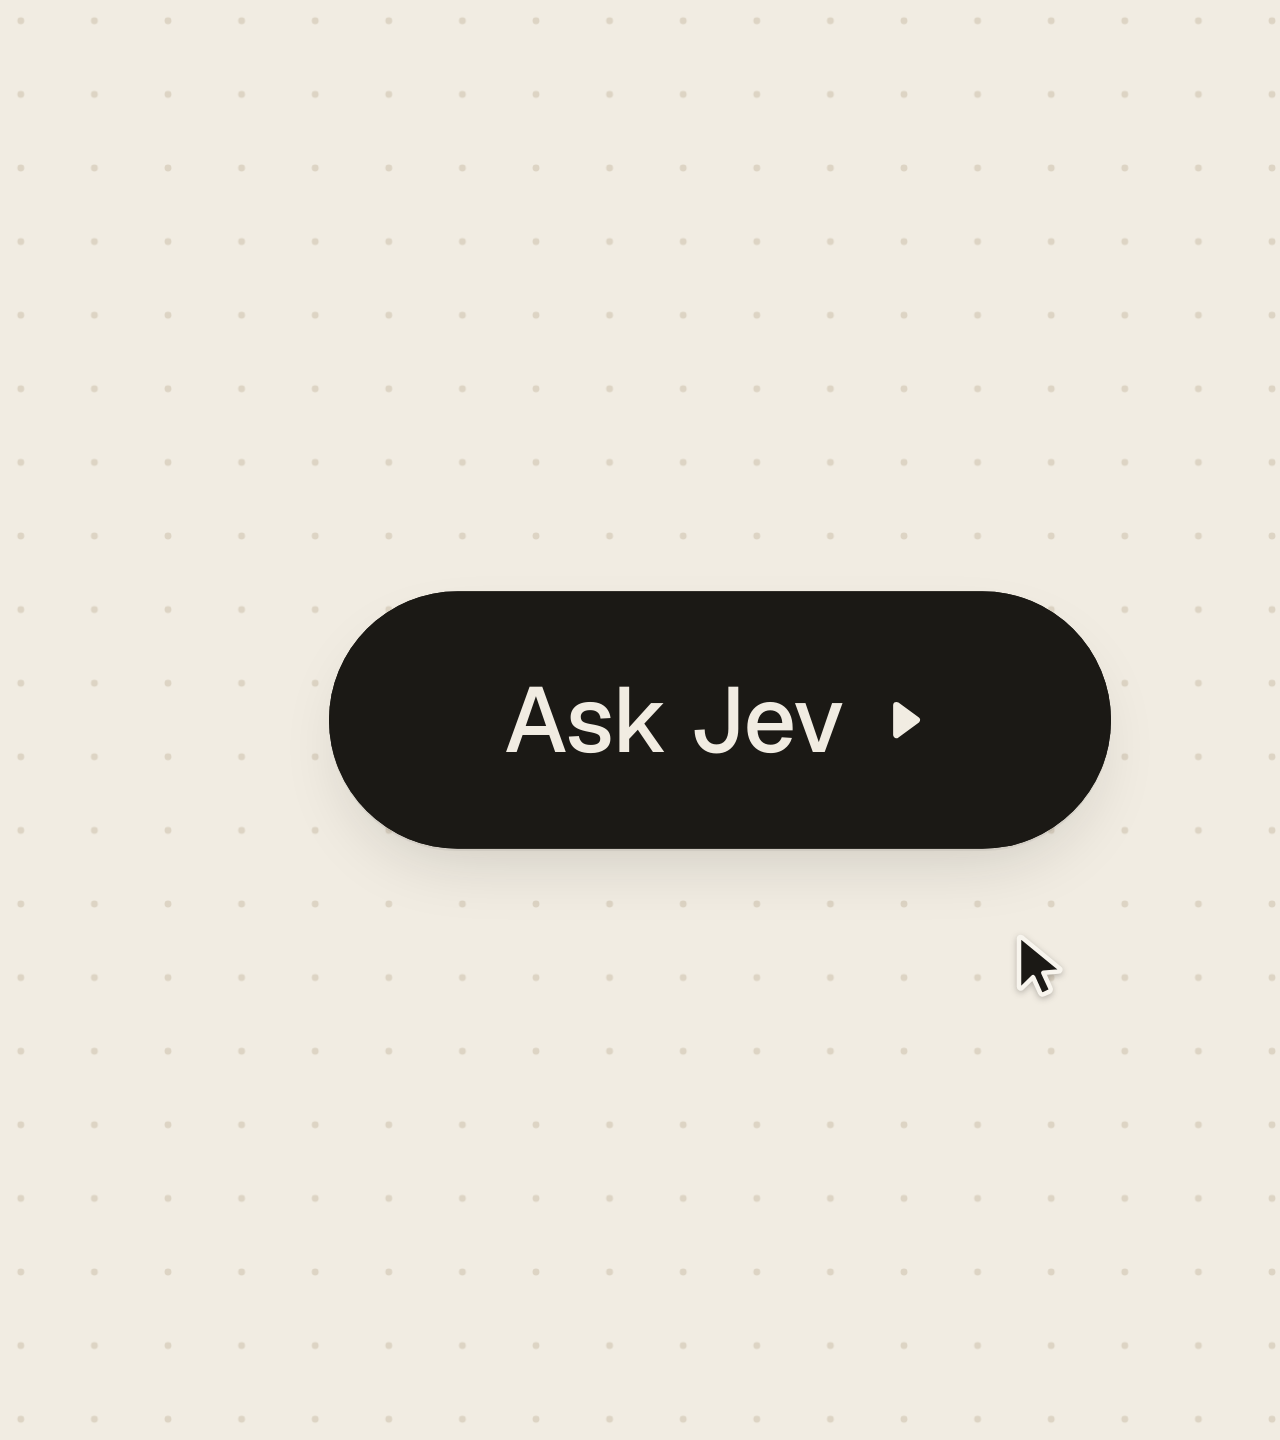
==== commit afb8d12a: "Variant A (brag): first finished render of the Jev launch video Co-Authored-By: Claude Opus 5.5 <nor" ====
--- a/brag-output/variant-b-morph/index.html
+++ b/brag-output/variant-b-morph/index.html
@@ -44,7 +44,7 @@
 #pfootR{font:400 18px/1 "Space Mono",monospace;color:var(--ink3)}
 #hl{border-radius:14px;width:728px;height:64px}
 #uLabel{}
-#tVal{font:700 60px/1 "Space Mono",monospace;letter-spacing:-0.02em}
+#tVal{border-radius:10px;font:700 60px/1 "Space Mono",monospace;letter-spacing:-0.02em}
 #tP{font:500 22px/1 "Geist",sans-serif;color:var(--ink3)}
 #tTrack{width:140px;height:76px;border-radius:38px}
 #knob{border-radius:30px}
@@ -52,7 +52,7 @@
 #tabsO{position:absolute;left:0;top:0;display:none}
 #tabsO .tab{color:var(--paper)}
 #sHead,#cHead{display:flex;align-items:center;gap:14px;font:700 30px/1 "Space Mono",monospace;color:var(--ink)}
-#sVal{font:700 44px/1 "Space Mono",monospace;color:var(--ink);letter-spacing:-0.02em}
+#sVal{align-items:baseline;font:700 44px/1 "Space Mono",monospace;color:var(--ink);letter-spacing:-0.02em}
 #sVal span{font-weight:400;font-size:24px;color:var(--ink3);letter-spacing:0;margin-left:8px}
 #sTrack{height:12px;border-radius:6px;background:var(--sunk)}
 #sFill{height:12px;border-radius:6px;background:var(--ink)}
@@ -81,7 +81,7 @@
 #wm{font:700 230px/1 "Space Mono",monospace;letter-spacing:-0.04em;color:var(--ink)}
 #wmBy{font:500 44px/1 "Geist",sans-serif;color:var(--ink2);letter-spacing:-0.01em}
 #wmBy b{font-weight:600;color:var(--ink)}
-#wmMicro{font:400 20px/1 "Space Mono",monospace;color:var(--ink3)}
+#wmMicro{font:400 22px/1 "Space Mono",monospace;color:var(--ink3)}
 #wmChips{display:flex;gap:8px}
 #url{font:400 30px/1 "Space Mono",monospace;color:var(--ink2)}
 #url b{font-weight:700;color:var(--ink)}
@@ -129,7 +129,7 @@
    <div class="a" id="pfootR">jev-latest</div>
    <!-- B9: toggle card (is_urgent travels from the palette row) -->
    <div class="a" id="tTrack"></div>
-   <div class="a" id="tVal">_.__</div>
+   <div class="a" id="tVal">-.--</div>
    <div class="a" id="tP">p(true)</div>
    <!-- B10-B16: tabs (base labels / knob-indicator / clipped overlay) -->
    <div class="a tab" id="tb0">Choice</div><div class="a tab" id="tb1">Score</div><div class="a tab" id="tb2">Noul</div>
@@ -207,22 +207,22 @@
 const NP = (v0, ev, o = {}) => Object.assign({ v0, ev, per: false }, o);
 
 // ---------------------------------------------------------------- shape (the one element)
-const SW = P(340, [[REL, 112, 26, .92], [b[4], 600, 20, .92], [b[5], 780], [COLL, 620], [b[10], 656], [b[19], 600], [b[20], 740], [b[21], 760], [b[24], 340, 22, .95]]);
-const SH = P(112, [[b[5], 588], [K1, 512, 26, .95], [K2, 436, 26, .95], [COLL, 230], [b[10], 104], [b[12], 340], [b[17], 440], [b[19], 190], [b[20], 124], [b[21], 640], [b[24], 112, 22, .95]]);
-const SR = P(56, [[b[5], 28], [COLL, 36], [b[10], 52], [b[19], 95], [b[20], 62], [b[21], 44], [b[24], 56, 22, .95]]);
-const SINK = P(1, [[b[5], 0], [b[19], 1], [b[20], 0], [b[24], 1]], { w: 26, z: 1, tol: 1e-4 });
+const SW = P(340, [[REL, 112, 26, .92], [b[4], 600, 20, .92], [b[5], 780], [COLL, 620], [b[10], 656], [b[19], 600], [b[20], 740], [b[21], 760], [b[24], 340, 26, 1]], { tol: 0.05 });
+const SH = P(112, [[b[5], 588], [K1, 512, 26, .95], [K2, 436, 26, .95], [COLL, 230], [b[10], 104], [b[12], 340], [b[17], 440], [b[19], 190], [b[20], 124], [b[21], 640], [b[24], 112, 26, 1]], { tol: 0.05 });
+const SR = P(56, [[b[5], 28], [COLL, 36], [b[10], 52], [b[19], 95], [b[20], 62], [b[21], 44], [b[24], 56, 26, 1]], { tol: 0.05 });
+const SINK = P(1, [[b[5], 0], [b[19], 1], [b[20], 0], [b[24], 1]], { w: 26, z: 1, tol: 1e-3 });
 const SSC = P(1, [[b[2], .96, 32, .9], [REL, 1, 30, .9]], { tol: 1e-5 });
 // camera
-const CAM_S = P(2.3, [[b[4], 1.65], [b[5], 1.22], [COLL, 1.55], [b[10], 1.5], [b[13], 1.6, 10, 1], [b[16], 1.5, 12, 1], [b[19], 1.6], [b[20], 1.3], [b[24], 2.3, 22, 1]], { w: 15, z: 1, tol: 2e-6 });
+const CAM_S = P(2.3, [[b[4], 1.65], [b[5], 1.22], [COLL, 1.55], [b[10], 1.5], [b[13], 1.6, 10, 1], [b[16], 1.5, 12, 1], [b[19], 1.6], [b[20], 1.35], [b[21], 1.3], [b[24], 2.3, 26, 1]], { w: 15, z: 1, tol: 2e-4 });
 const CAM_X = P(0, [[b[13], 70, 10, 1], [b[16], 0, 12, 1]], { tol: 0.002 });
 // cursor (world coords); [t, x, y, omega, zeta]
 const CUR = [
-  [0.02, 36, 16, 13], [0.64, 118, 104, 12], [1.9, 430, 240, 11], [2.76, -40, -44, 15], [b[8] + 0.02, 176, 6, 15],
+  [0.02, 74, 30, 13], [0.64, 118, 104, 12], [1.9, 430, 240, 11], [2.76, -40, -44, 15], [b[8] + 0.02, 176, 6, 15],
   [4.58, 10, 10, 15], [5.60, -246, 70, 15], [b[13] + 0.01, 380, 78, 6.5, 1], [7.10, -206, -112, 15], [8.10, 96, 6, 14],
-  [9.08, 400, 250, 12], [9.98, 450, 330, 12], [b[23], 230, 168, 10], [b[24], 130, 95, 24],
+  [9.08, 400, 250, 12], [9.98, 450, 330, 12], [b[23], 230, 168, 13], [b[24], 130, 95, 28],
 ];
-const CUR_X = P(130, CUR.map(e => [e[0], e[1], e[3], e[4] || 1]), { tol: 0.002 });
-const CUR_Y = P(95, CUR.map(e => [e[0], e[2], e[3] * 0.86, e[4] || 1]), { tol: 0.002 });  // y a touch lazier -> curved paths
+const CUR_X = P(130, CUR.map(e => [e[0], e[1], e[3], e[4] || 1]), { tol: 0.05 });
+const CUR_Y = P(95, CUR.map(e => [e[0], e[2], e[3] * 0.86, e[4] || 1]), { tol: 0.05 });  // y a touch lazier -> curved paths
 const PRESS = P(0, [[b[2], 1], [REL, 0], [b[9], 1], [b[9] + .08, 0], [b[11], 1], [b[11] + .08, 0], [b[13], 1], [b[15], 0], [b[16], 1], [b[16] + .08, 0]], { w: 40, z: 1, tol: 1e-4 });
 
 // ---------------------------------------------------------------- component springs
@@ -412,7 +412,7 @@
   const ton = cl(trk(t, TON));
   if (fx(E.tTrack, wt)) { ss(E.tTrack, 'backgroundColor', mix(C.sunk, C.ink, ton)); ss(E.tTrack, 'boxShadow', `inset 0 0 0 ${f2(1.3 / cs)}px ${mix(C.rule, C.ink, ton)}`); place(E.tTrack, X(192), 115); }
   if (fx(E.tVal, wt)) {
-    if (t < b[9]) { txt(E.tVal, '_.__'); ss(E.tVal, 'color', '#948B7C'); } else { txt(E.tVal, scr('0.97', b[9], t, .07, .025)); ss(E.tVal, 'color', '#1B1915'); }
+    if (t < b[9]) { txt(E.tVal, '0.97'); ss(E.tVal, 'color', 'rgba(0,0,0,0)'); ss(E.tVal, 'backgroundColor', '#E7E0D2'); } else { txt(E.tVal, scr('0.97', b[9], t, .07, .025)); ss(E.tVal, 'color', '#1B1915'); ss(E.tVal, 'backgroundColor', 'rgba(0,0,0,0)'); }
     place(E.tVal, X(-262), 155 + (1 - wt.k) * 10, 0, .5);
   }
   if (fx(E.tP, wt)) place(E.tP, X(-262) + MW.tVal + 16, 165 + (1 - wt.k) * 10, 0, .5);
